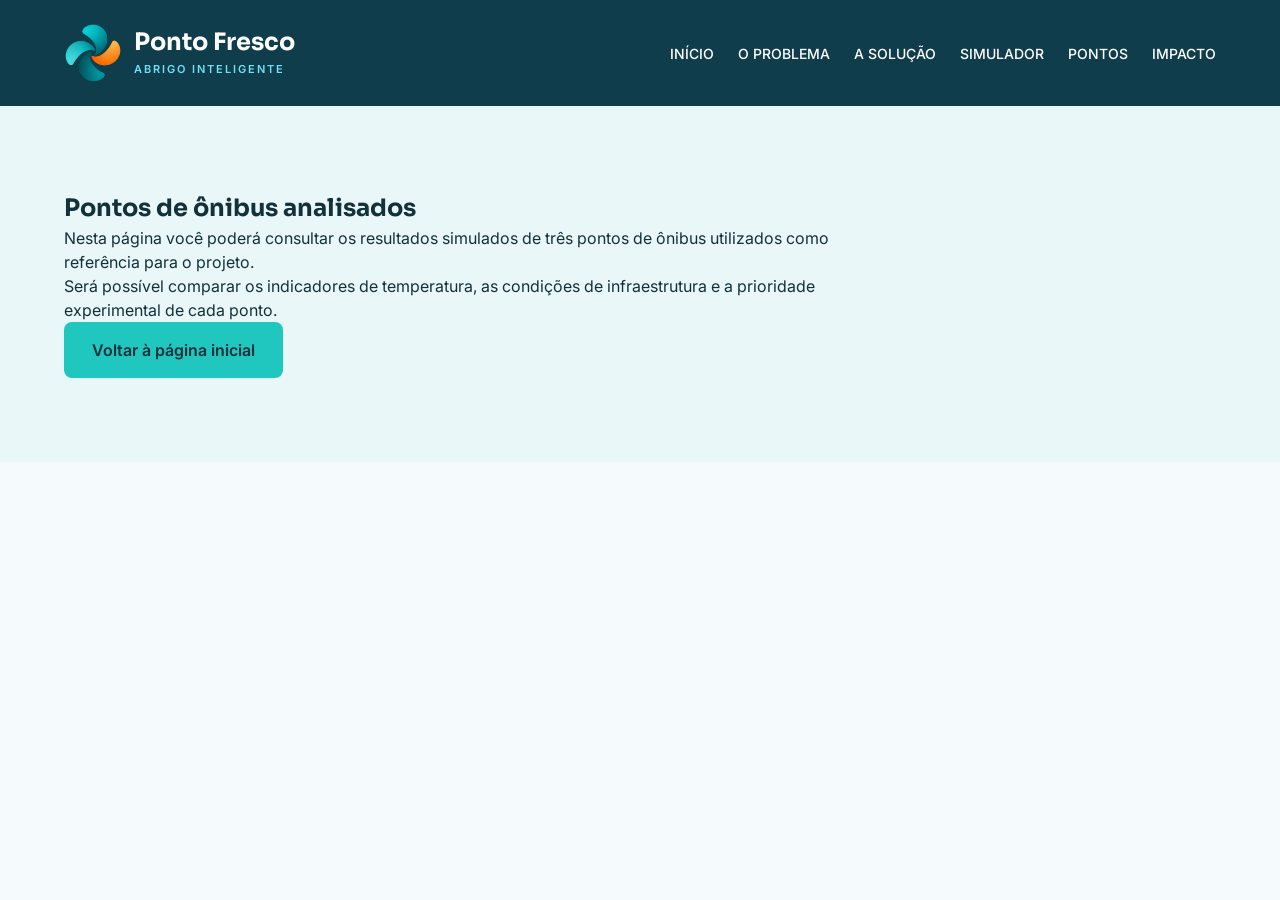
==== frontend-webdev/html/pontos.html @ 0cca3c8b "Adicionada apresentação e pontos.html" ====
<!doctype html>
<html lang="pt-BR">
  <head>
    <meta charset="UTF-8" />
    <meta name="viewport" content="width=device-width, initial-scale=1.0" />
    <title>Pontos Monitorados | Ponto Fresco</title>
    <link rel="preconnect" href="https://fonts.googleapis.com" />
    <link rel="preconnect" href="https://fonts.gstatic.com" crossorigin />
    <link
      href="https://fonts.googleapis.com/css2?family=Inter:wght@400;500;600&family=Sora:wght@600;700&display=swap"
      rel="stylesheet"
    />

    <link rel="stylesheet" href="../css/style.css" />
  </head>
  <body>
    <header>
      <div class="container cabecalho">
        <a href="../index.html" class="marca">
          <img
            src="../assets/images/logo-ponto-fresco.png"
            alt="Símbolo do Ponto Fresco"
            class="logo"
          />

          <div class="marca-textos">
            <strong>Ponto Fresco</strong>
            <span>ABRIGO INTELIGENTE</span>
          </div>
        </a>

        <nav>
          <ul>
            <li><a href="../index.html">INÍCIO</a></li>
            <li><a href="../index.html#problema"> O PROBLEMA </a></li>
            <li><a href="../index.html#solucao"> A SOLUÇÃO </a></li>
            <li><a href="simulador.html">SIMULADOR</a></li>
            <li><a href="pontos.html">PONTOS</a></li>
            <li><a href="../index.html#impacto">IMPACTO</a></li>
          </ul>
        </nav>
      </div>
    </header>

    <main>
      <section>
        <div class="container">
          <h1>Pontos de ônibus analisados</h1>

          <p>
            Nesta página você poderá consultar os resultados simulados de três
            pontos de ônibus utilizados como referência para o projeto.
          </p>

          <p>
            Será possível comparar os indicadores de temperatura, as condições
            de infraestrutura e a prioridade experimental de cada ponto.
          </p>

          <a href="../index.html" class="botao-principal">
            Voltar à página inicial
          </a>
        </div>
      </section>
    </main>
  </body>
</html>
---- frontend-webdev/css/style.css ----
/* CONFIGURAÇÕES GERAIS */

* {
  margin: 0;
  padding: 0;
  box-sizing: border-box;
}

body {
  font-family: "Inter", sans-serif;
  font-size: 16px;
  line-height: 1.5;
  background-color: #f5fbfc;
  color: #12313b;
}

.container {
  max-width: 1200px;
  margin: 0 auto;
  padding: 0 24px;
}

a {
  text-decoration: none;
}

h1,
h2 {
  font-family: "Sora", sans-serif;
  font-weight: 700;
}

/* CABEÇALHO */

header {
  background-color: #0f3d4c;
  color: #ffffff;
}

.cabecalho {
  display: flex;
  align-items: center;
  justify-content: space-between;
  gap: 32px;
  padding-top: 24px;
  padding-bottom: 24px;
}

/* LOGO E IDENTIDADE */

.marca {
  display: flex;
  align-items: center;
  gap: 12px;
  color: #ffffff;
}

.logo {
  width: 58px;
  height: 58px;
  object-fit: contain;
}

.marca-textos {
  display: flex;
  flex-direction: column;
  gap: 4px;
}

.marca-textos strong {
  font-family: "Sora", sans-serif;
  font-size: 24px;
  line-height: 1.2;
}

.marca-textos span {
  font-size: 11px;
  font-weight: 600;
  letter-spacing: 2px;
  color: #72dff2;
}

nav ul {
  display: flex;
  flex-wrap: wrap;
  gap: 24px;
  list-style: none;
}

nav a {
  color: #ffffff;
  font-size: 14px;
  font-weight: 500;
}

nav a:hover {
  color: #72dff2;
}

a:focus-visible {
  outline: 3px solid #72dff2;
  outline-offset: 4px;
}

/* HERO */

.hero {
  background-color: #eaf7f8;
  padding: 50px 0;
}

.hero-conteudo {
  display: grid;
  grid-template-columns: 1fr 1.05fr;
  align-items: center;
  gap: 32px;
}

.hero-texto {
  max-width: 620px;
}

.hero-etiqueta {
  color: #006c68;
  font-size: 13px;
  font-weight: 600;
  letter-spacing: 2px;
  margin-bottom: 20px;
}

.hero h1 {
  color: #0f3d4c;
  font-size: 48px;
  line-height: 1.15;
  margin-bottom: 24px;
}

.hero-descricao {
  color: #536b75;
  font-size: 18px;
  max-width: 560px;
  margin-bottom: 32px;
}

.botao-principal {
  display: inline-block;
  background-color: #20c7be;
  color: #12313b;
  font-weight: 600;
  padding: 16px 28px;
  border-radius: 8px;
}

.botao-principal:hover {
  background-color: #72dff2;
}

.hero-visual {
  position: relative;
  display: flex;
  justify-content: center;
  align-items: center;
  min-height: 460px;
}

.hero-visual img {
  position: relative;
  display: block;
  width: 100%;
  max-width: 640px;
  height: auto;
}

/* SEÇÕES */

main section {
  padding: 84px 0;
}

main section:nth-of-type(odd) {
  background-color: #eaf7f8;
}

section h2 {
  color: #0f3d4c;
  font-size: 32px;
  margin-bottom: 20px;
}

section p {
  max-width: 780px;
}

/* SEÇÃO O PROBLEMA */

.problema {
  background-color: #ffffff;
}

.problema-conteudo {
  display: grid;
  grid-template-columns: 1fr 1fr;
  align-items: center;
  gap: 70px;
}

.problema-etiqueta {
  color: #006c68;
  font-size: 13px;
  font-weight: 600;
  letter-spacing: 2px;
  margin-bottom: 20px;
}

.problema-texto h2 {
  font-family: "Sora", sans-serif;
  font-size: 36px;
  line-height: 1.3;
  color: #0f3d4c;
  margin-bottom: 28px;
}

.problema-texto p {
  color: #536b75;
  margin-bottom: 18px;
}

.problema-cards {
  display: flex;
  flex-direction: column;
  gap: 16px;
}

.problema-card {
  background-color: #f5fbfc;
  border: 1px solid #d6e8eb;
  border-left: 4px solid #ff9b54;
  border-radius: 10px;
  padding: 24px;
}

.problema-card span {
  color: #924300;
  font-size: 13px;
  font-weight: 600;
}

.problema-card h3 {
  font-family: "Sora", sans-serif;
  font-size: 19px;
  color: #0f3d4c;
  margin: 8px 0;
}

.problema-card p {
  color: #536b75;
  font-size: 14px;
  line-height: 1.6;
}

/* SEÇÃO O ABRIGO INTELIGENTE */

#solucao {
  background-color: #eaf7f8;
  padding: 56px 0;
}

.solucao-introducao {
  max-width: 800px;
  margin: 0 auto 32px;
  text-align: center;
}

.solucao-etiqueta {
  color: #006c68;
  font-size: 13px;
  font-weight: 600;
  letter-spacing: 2px;
  margin-bottom: 20px;
}

.solucao-introducao h2 {
  font-size: 36px;
  line-height: 1.3;
  margin-bottom: 20px;
}

.solucao-introducao p {
  color: #536b75;
  margin: 0 auto;
}

.solucao-etapas {
  display: grid;
  grid-template-columns: repeat(4, 1fr);
  gap: 20px;
}

.solucao-card {
  background-color: #ffffff;
  border: 1px solid #d6e8eb;
  border-radius: 12px;
  padding: 28px 24px;
}

.solucao-card span {
  display: inline-block;
  color: #006c68;
  font-size: 15px;
  font-weight: 600;
  margin-bottom: 24px;
}

.solucao-card h3 {
  font-family: "Sora", sans-serif;
  font-size: 18px;
  color: #0f3d4c;
  margin-bottom: 14px;
}

.solucao-card p {
  color: #536b75;
  font-size: 14px;
  line-height: 1.6;
}

/* SEÇÃO SIMULADOR */

#simulador {
  background-color: #ffffff;
  padding: 64px 0;
}

.simulador-conteudo {
  display: grid;
  grid-template-columns: 1.1fr 0.9fr;
  align-items: center;
  gap: 64px;
}

.simulador-etiqueta {
  color: #006c68;
  font-size: 13px;
  font-weight: 600;
  letter-spacing: 2px;
  margin-bottom: 20px;
}

.simulador-texto h2 {
  font-size: 36px;
  line-height: 1.3;
  margin-bottom: 24px;
}

.simulador-descricao {
  color: #536b75;
  margin-bottom: 32px;
}

.simulador-previa {
  background-color: #f5fbfc;
  border: 1px solid #d6e8eb;
  border-radius: 12px;
  padding: 28px;
}

.simulador-previa-titulo {
  color: #536b75;
  font-size: 13px;
  font-weight: 600;
  letter-spacing: 1px;
  margin-bottom: 24px;
}

.simulador-linha {
  display: flex;
  align-items: center;
  justify-content: space-between;
  gap: 20px;
  padding: 16px 0;
  border-bottom: 1px solid #d6e8eb;
}

.simulador-linha span {
  color: #536b75;
}

.simulador-linha strong {
  color: #12313b;
  font-weight: 600;
}

.simulador-aviso {
  color: #536b75;
  font-size: 13px;
  margin-top: 24px;
}

/* SEÇÃO COMPARADOR DE PONTOS */

#comparador {
  background-color: #eaf7f8;
  padding: 64px 0;
}

.pontos-conteudo {
  display: grid;
  grid-template-columns: 1fr 1fr;
  align-items: center;
  gap: 64px;
}

.pontos-etiqueta {
  color: #006c68;
  font-size: 13px;
  font-weight: 600;
  letter-spacing: 2px;
  margin-bottom: 20px;
}

.pontos-texto h2 {
  font-size: 36px;
  line-height: 1.3;
  margin-bottom: 24px;
}

.pontos-descricao {
  color: #536b75;
  margin-bottom: 20px;
}

.pontos-texto .botao-principal {
  margin-top: 12px;
}

.pontos-previa {
  background-color: #ffffff;
  border: 1px solid #d6e8eb;
  border-radius: 12px;
  padding: 28px;
}

.pontos-previa-titulo {
  color: #536b75;
  font-size: 13px;
  font-weight: 600;
  letter-spacing: 1px;
  margin-bottom: 20px;
}

.ponto-linha {
  display: flex;
  align-items: center;
  gap: 16px;
  padding: 16px 0;
}

.ponto-linha + .ponto-linha {
  border-top: 1px solid #d6e8eb;
}

.ponto-letra {
  display: flex;
  align-items: center;
  justify-content: center;
  width: 42px;
  height: 42px;
  background-color: #eaf7f8;
  color: #0f3d4c;
  border-radius: 8px;
  font-weight: 600;
}

.ponto-detalhe {
  display: flex;
  flex-direction: column;
  gap: 4px;
}

.ponto-detalhe strong {
  color: #12313b;
}

.ponto-detalhe span {
  color: #536b75;
  font-size: 14px;
}

.pontos-aviso {
  color: #536b75;
  font-size: 13px;
  margin-top: 20px;
}

/* RODAPÉ */

footer {
  background-color: #0f3d4c;
  color: #ffffff;
  padding: 32px 0;
}

footer p {
  font-size: 14px;
  margin-bottom: 8px;
}

/* TELAS MENORES */

@media (max-width: 768px) {
  .cabecalho {
    flex-direction: column;
    align-items: flex-start;
    gap: 20px;
  }

  nav ul {
    gap: 12px 20px;
  }

  .hero {
    padding: 60px 0;
  }

  .hero-conteudo {
    grid-template-columns: 1fr;
    gap: 30px;
  }

  .hero-texto {
    max-width: 100%;
  }

  .hero h1 {
    font-size: 36px;
  }

  .hero-descricao {
    font-size: 16px;
  }

  .hero-visual {
    min-height: auto;
  }

  main section {
    padding: 64px 0;
  }

  section h2 {
    font-size: 28px;
  }

  .problema-conteudo {
    grid-template-columns: 1fr;
    gap: 32px;
  }

  .problema-texto h2 {
    font-size: 28px;
  }

  .problema-card {
    padding: 20px;
  }

  #solucao {
    padding: 48px 0;
  }

  .solucao-introducao h2 {
    font-size: 28px;
  }

  .solucao-etapas {
    grid-template-columns: 1fr;
  }

  .solucao-card {
    padding: 24px;
  }

  #simulador {
    padding: 48px 0;
  }

  .simulador-conteudo {
    grid-template-columns: 1fr;
    gap: 32px;
  }

  .simulador-texto h2 {
    font-size: 28px;
  }

  .simulador-previa {
    padding: 24px;
  }

  #comparador {
    padding: 48px 0;
  }

  .pontos-conteudo {
    grid-template-columns: 1fr;
    gap: 32px;
  }

  .pontos-texto h2 {
    font-size: 28px;
  }

  .pontos-previa {
    padding: 24px;
  }
}

/* TABLETS */

@media (max-width: 1024px) {
  .solucao-etapas {
    grid-template-columns: repeat(2, 1fr);
  }
}
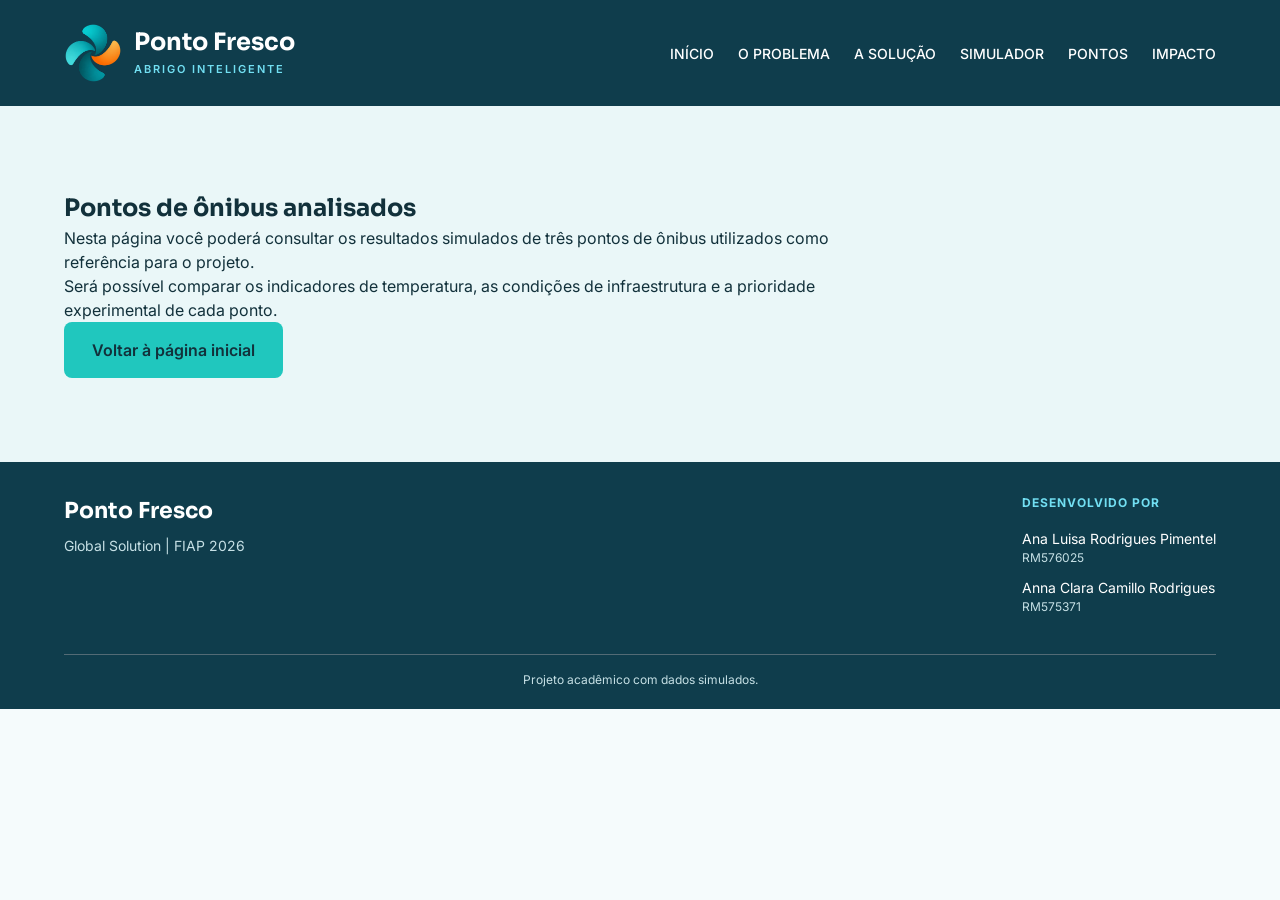
==== commit 64661f1e: "Padronização do rodapé com nomes e RMs das integrantes" ====
--- a/frontend-webdev/html/pontos.html
+++ b/frontend-webdev/html/pontos.html
@@ -36,7 +36,7 @@
             <li><a href="../index.html#solucao"> A SOLUÇÃO </a></li>
             <li><a href="simulador.html">SIMULADOR</a></li>
             <li><a href="pontos.html">PONTOS</a></li>
-            <li><a href="../index.html#impacto">IMPACTO</a></li>
+            <li><a href="resultados.html">IMPACTO</a></li>
           </ul>
         </nav>
       </div>
@@ -63,5 +63,34 @@
         </div>
       </section>
     </main>
+
+    <footer>
+      <div class="container">
+        <div class="rodape-conteudo">
+          <div class="rodape-projeto">
+            <h3>Ponto Fresco</h3>
+            <p>Global Solution | FIAP 2026</p>
+          </div>
+
+          <div class="rodape-integrantes">
+            <h3>DESENVOLVIDO POR</h3>
+
+            <p>
+              Ana Luisa Rodrigues Pimentel
+              <span>RM576025</span>
+            </p>
+
+            <p>
+              Anna Clara Camillo Rodrigues
+              <span>RM575371</span>
+            </p>
+          </div>
+        </div>
+
+        <div class="rodape-final">
+          <p>Projeto acadêmico com dados simulados.</p>
+        </div>
+      </div>
+    </footer>
   </body>
 </html>
--- a/frontend-webdev/css/style.css
+++ b/frontend-webdev/css/style.css
@@ -492,17 +492,140 @@
   margin-top: 20px;
 }
 
+/* SEÇÃO IMPACTO E RESULTADOS */
+
+#impacto {
+  background-color: #f5fbfc;
+  padding: 64px 0;
+}
+
+.impacto-conteudo {
+  display: grid;
+  grid-template-columns: 1fr 1fr;
+  align-items: center;
+  gap: 64px;
+}
+
+.impacto-etiqueta {
+  color: #006c68;
+  font-size: 13px;
+  font-weight: 600;
+  letter-spacing: 2px;
+  margin-bottom: 20px;
+}
+
+.impacto-texto h2 {
+  font-size: 36px;
+  line-height: 1.3;
+  margin-bottom: 24px;
+}
+
+.impacto-descricao {
+  color: #536b75;
+  margin-bottom: 20px;
+}
+
+.impacto-texto .botao-principal {
+  margin-top: 12px;
+}
+
+.impacto-indicador {
+  background-color: #ffffff;
+  border: 1px solid #d6e8eb;
+  border-radius: 12px;
+  padding: 36px;
+}
+
+.impacto-indicador-titulo {
+  color: #536b75;
+  font-size: 13px;
+  font-weight: 600;
+  letter-spacing: 1px;
+  margin-bottom: 24px;
+}
+
+.impacto-numero {
+  display: block;
+  font-family: "Sora", sans-serif;
+  font-size: 64px;
+  color: #006c68;
+  line-height: 1.2;
+  margin-bottom: 20px;
+}
+
+.impacto-indicador h3 {
+  font-family: "Sora", sans-serif;
+  font-size: 19px;
+  color: #12313b;
+  margin-bottom: 16px;
+}
+
+.impacto-indicador p {
+  color: #536b75;
+  line-height: 1.6;
+}
+
+.impacto-indicador .impacto-aviso {
+  border-top: 1px solid #d6e8eb;
+  padding-top: 20px;
+  margin-top: 24px;
+  font-size: 13px;
+}
+
 /* RODAPÉ */
 
 footer {
   background-color: #0f3d4c;
   color: #ffffff;
-  padding: 32px 0;
-}
-
-footer p {
+  padding: 32px 0 20px;
+}
+
+.rodape-conteudo {
+  display: flex;
+  justify-content: space-between;
+  gap: 40px;
+  padding-bottom: 28px;
+}
+
+.rodape-projeto h3 {
+  font-family: "Sora", sans-serif;
+  font-size: 22px;
+  margin-bottom: 8px;
+}
+
+.rodape-projeto p {
+  color: #c6e0e5;
   font-size: 14px;
-  margin-bottom: 8px;
+}
+
+.rodape-integrantes h3 {
+  font-family: "Inter", sans-serif;
+  color: #72dff2;
+  font-size: 12px;
+  letter-spacing: 1px;
+  margin-bottom: 16px;
+}
+
+.rodape-integrantes p {
+  font-size: 14px;
+  margin-bottom: 10px;
+}
+
+.rodape-integrantes span {
+  display: block;
+  color: #c6e0e5;
+  font-size: 12px;
+}
+
+.rodape-final {
+  border-top: 1px solid #536b75;
+  padding-top: 16px;
+  text-align: center;
+}
+
+.rodape-final p {
+  color: #c6e0e5;
+  font-size: 12px;
 }
 
 /* TELAS MENORES */
@@ -613,6 +736,36 @@
   .pontos-previa {
     padding: 24px;
   }
+
+  #impacto {
+    padding: 48px 0;
+  }
+
+  .impacto-conteudo {
+    grid-template-columns: 1fr;
+    gap: 32px;
+  }
+
+  .impacto-texto h2 {
+    font-size: 28px;
+  }
+
+  .impacto-indicador {
+    padding: 24px;
+  }
+
+  .impacto-numero {
+    font-size: 48px;
+  }
+
+  .rodape-conteudo {
+    flex-direction: column;
+    gap: 24px;
+  }
+
+  .rodape-integrantes p {
+    margin-bottom: 12px;
+  }
 }
 
 /* TABLETS */
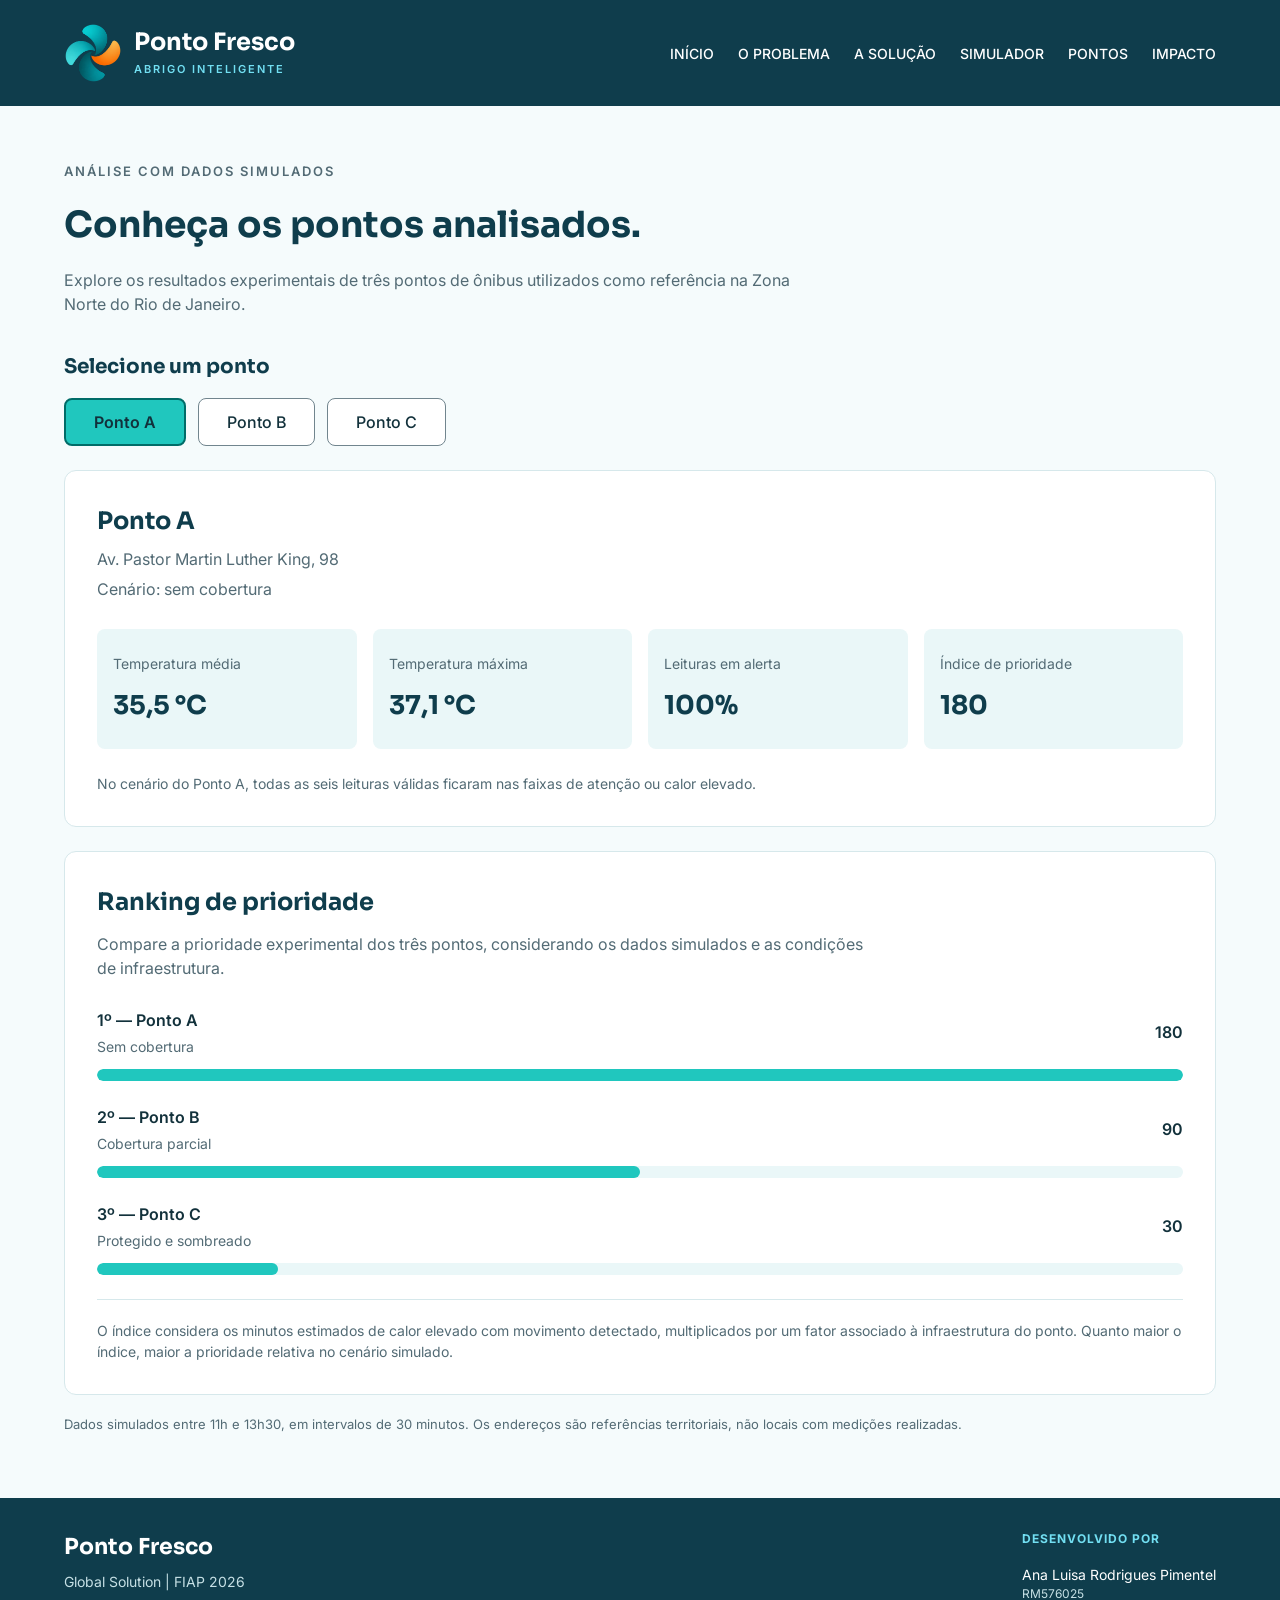
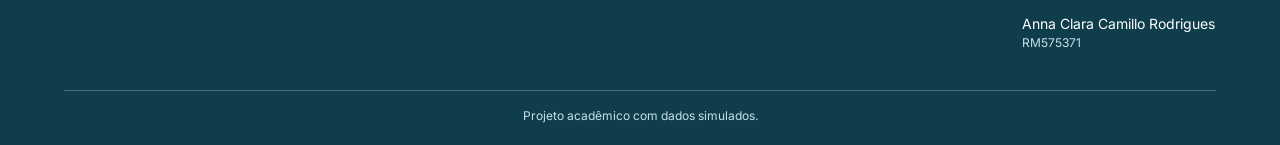
==== commit 4f6b4f6f: "Implementação da seleção e comparação dos pontos analisados" ====
--- a/frontend-webdev/html/pontos.html
+++ b/frontend-webdev/html/pontos.html
@@ -3,7 +3,7 @@
   <head>
     <meta charset="UTF-8" />
     <meta name="viewport" content="width=device-width, initial-scale=1.0" />
-    <title>Pontos Monitorados | Ponto Fresco</title>
+    <title>Pontos analisados | Ponto Fresco</title>
     <link rel="preconnect" href="https://fonts.googleapis.com" />
     <link rel="preconnect" href="https://fonts.gstatic.com" crossorigin />
     <link
@@ -43,23 +43,171 @@
     </header>
 
     <main>
-      <section>
+      <section class="pagina-pontos">
         <div class="container">
-          <h1>Pontos de ônibus analisados</h1>
-
-          <p>
-            Nesta página você poderá consultar os resultados simulados de três
-            pontos de ônibus utilizados como referência para o projeto.
+          <!-- INTRODUÇÃO -->
+
+          <div class="analise-introducao">
+            <p class="analise-etiqueta">ANÁLISE COM DADOS SIMULADOS</p>
+
+            <h1>Conheça os pontos analisados.</h1>
+
+            <p>
+              Explore os resultados experimentais de três pontos de ônibus
+              utilizados como referência na Zona Norte do Rio de Janeiro.
+            </p>
+          </div>
+
+          <!-- SELEÇÃO DOS PONTOS -->
+
+          <div class="seletor-pontos">
+            <h2>Selecione um ponto</h2>
+
+            <div
+              class="botoes-pontos"
+              role="group"
+              aria-label="Selecionar ponto de ônibus"
+            >
+              <button
+                type="button"
+                class="botao-ponto ativo"
+                value="A"
+                aria-pressed="true"
+              >
+                Ponto A
+              </button>
+
+              <button
+                type="button"
+                class="botao-ponto"
+                value="B"
+                aria-pressed="false"
+              >
+                Ponto B
+              </button>
+
+              <button
+                type="button"
+                class="botao-ponto"
+                value="C"
+                aria-pressed="false"
+              >
+                Ponto C
+              </button>
+            </div>
+          </div>
+
+          <!-- RESULTADOS DO PONTO -->
+
+          <article class="painel-ponto">
+            <div class="painel-ponto-cabecalho">
+              <h2 id="ponto-nome">Ponto A</h2>
+
+              <p id="ponto-endereco">Av. Pastor Martin Luther King, 98</p>
+
+              <p id="ponto-cobertura">Cenário: sem cobertura</p>
+            </div>
+
+            <div class="indicadores-ponto">
+              <div class="indicador-ponto">
+                <span>Temperatura média</span>
+                <strong id="ponto-media"> 35,5 °C </strong>
+              </div>
+
+              <div class="indicador-ponto">
+                <span>Temperatura máxima</span>
+                <strong id="ponto-maxima"> 37,1 °C </strong>
+              </div>
+
+              <div class="indicador-ponto">
+                <span>Leituras em alerta</span>
+                <strong id="ponto-alertas"> 100% </strong>
+              </div>
+
+              <div class="indicador-ponto">
+                <span>Índice de prioridade</span>
+                <strong id="ponto-prioridade"> 180 </strong>
+              </div>
+            </div>
+
+            <p class="ponto-observacao" id="ponto-observacao">
+              No cenário do Ponto A, todas as seis leituras válidas ficaram nas
+              faixas de atenção ou calor elevado.
+            </p>
+          </article>
+
+          <!-- RANKING DE PRIORIDADE -->
+
+          <div class="ranking-pontos">
+            <div class="ranking-introducao">
+              <h2>Ranking de prioridade</h2>
+
+              <p>
+                Compare a prioridade experimental dos três pontos, considerando
+                os dados simulados e as condições de infraestrutura.
+              </p>
+            </div>
+
+            <ol class="ranking-lista">
+              <li class="ranking-item">
+                <div class="ranking-topo">
+                  <div>
+                    <strong>1º — Ponto A</strong>
+                    <span>Sem cobertura</span>
+                  </div>
+
+                  <strong>180</strong>
+                </div>
+
+                <div class="ranking-trilha">
+                  <div class="ranking-barra ranking-a"></div>
+                </div>
+              </li>
+
+              <li class="ranking-item">
+                <div class="ranking-topo">
+                  <div>
+                    <strong>2º — Ponto B</strong>
+                    <span>Cobertura parcial</span>
+                  </div>
+
+                  <strong>90</strong>
+                </div>
+
+                <div class="ranking-trilha">
+                  <div class="ranking-barra ranking-b"></div>
+                </div>
+              </li>
+
+              <li class="ranking-item">
+                <div class="ranking-topo">
+                  <div>
+                    <strong>3º — Ponto C</strong>
+                    <span>Protegido e sombreado</span>
+                  </div>
+
+                  <strong>30</strong>
+                </div>
+
+                <div class="ranking-trilha">
+                  <div class="ranking-barra ranking-c"></div>
+                </div>
+              </li>
+            </ol>
+
+            <p class="ranking-explicacao">
+              O índice considera os minutos estimados de calor elevado com
+              movimento detectado, multiplicados por um fator associado à
+              infraestrutura do ponto. Quanto maior o índice, maior a prioridade
+              relativa no cenário simulado.
+            </p>
+          </div>
+
+          <p class="analise-aviso">
+            Dados simulados entre 11h e 13h30, em intervalos de 30 minutos. Os
+            endereços são referências territoriais, não locais com medições
+            realizadas.
           </p>
-
-          <p>
-            Será possível comparar os indicadores de temperatura, as condições
-            de infraestrutura e a prioridade experimental de cada ponto.
-          </p>
-
-          <a href="../index.html" class="botao-principal">
-            Voltar à página inicial
-          </a>
         </div>
       </section>
     </main>
@@ -92,5 +240,7 @@
         </div>
       </div>
     </footer>
+
+    <script src="../js/pontos.js"></script>
   </body>
 </html>
--- a/frontend-webdev/css/style.css
+++ b/frontend-webdev/css/style.css
@@ -98,8 +98,12 @@
 }
 
 a:focus-visible {
-  outline: 3px solid #72dff2;
+  outline: 3px solid #006c68;
   outline-offset: 4px;
+}
+
+header a:focus-visible {
+  outline-color: #72dff2;
 }
 
 /* HERO */
@@ -572,6 +576,527 @@
   font-size: 13px;
 }
 
+/* PÁGINA DO SIMULADOR */
+
+main section.pagina-simulador {
+  background-color: #f5fbfc;
+  padding: 56px 0 64px;
+}
+
+.simulador-introducao {
+  margin-bottom: 36px;
+}
+
+.simulador-pagina-etiqueta {
+  color: #006c68;
+  font-size: 13px;
+  font-weight: 600;
+  letter-spacing: 2px;
+  margin-bottom: 16px;
+}
+
+.simulador-introducao h1 {
+  color: #0f3d4c;
+  font-size: 36px;
+  line-height: 1.3;
+  margin-bottom: 16px;
+}
+
+.simulador-introducao p {
+  color: #536b75;
+  max-width: 750px;
+}
+
+/* ORGANIZAÇÃO DOS PAINÉIS */
+
+.simulador-layout {
+  display: grid;
+  grid-template-columns: 1fr 1fr;
+  gap: 28px;
+  align-items: stretch;
+}
+
+.simulador-painel {
+  background-color: #ffffff;
+  border: 1px solid #d6e8eb;
+  border-radius: 12px;
+  padding: 32px;
+}
+
+.simulador-painel h2 {
+  font-size: 22px;
+  color: #0f3d4c;
+  margin-bottom: 28px;
+}
+
+/* CAMPOS DO FORMULÁRIO */
+
+.campo-simulador {
+  margin-bottom: 24px;
+}
+
+.campo-simulador label {
+  display: block;
+  color: #12313b;
+  font-weight: 500;
+  margin-bottom: 8px;
+}
+
+.campo-simulador input {
+  width: 100%;
+  padding: 14px;
+  border: 1px solid #71858e;
+  border-radius: 8px;
+  background-color: #ffffff;
+  color: #12313b;
+  font-family: "Inter", sans-serif;
+  font-size: 16px;
+}
+
+.campo-simulador input:focus-visible {
+  outline: 3px solid #006c68;
+  outline-offset: 2px;
+}
+
+.simulador-botao {
+  width: 100%;
+  border: none;
+  font-family: "Inter", sans-serif;
+  font-size: 16px;
+  cursor: pointer;
+  text-align: center;
+}
+
+.simulador-erro {
+  color: #a92e2c;
+  font-size: 14px;
+  margin-top: 16px;
+}
+
+/* CAMPOS COM ERRO */
+
+.campo-simulador input[type="number"].campo-erro {
+  border: 2px solid #a92e2c;
+  background-color: #fff7f6;
+}
+
+.grupo-movimento.campo-erro legend {
+  color: #a92e2c;
+}
+
+.grupo-movimento.campo-erro .opcao-movimento span {
+  border: 2px solid #a92e2c;
+}
+
+/* OPÇÕES DE MOVIMENTO */
+
+.grupo-movimento {
+  border: none;
+  padding: 0;
+  margin: 0;
+}
+
+.grupo-movimento legend {
+  color: #12313b;
+  font-weight: 500;
+  margin-bottom: 12px;
+}
+
+.opcoes-movimento {
+  display: flex;
+  gap: 12px;
+}
+
+.campo-simulador .opcao-movimento {
+  position: relative;
+  cursor: pointer;
+  margin-bottom: 0;
+}
+
+/* Mantém o radio acessível ao teclado */
+.opcao-movimento input[type="radio"] {
+  position: absolute;
+  opacity: 0;
+  width: 1px;
+  height: 1px;
+}
+
+/* Aparência dos botões */
+.opcao-movimento span {
+  display: flex;
+  align-items: center;
+  justify-content: center;
+  width: 120px;
+  padding: 12px 20px;
+  background-color: #ffffff;
+  color: #12313b;
+  border: 1px solid #71858e;
+  border-radius: 8px;
+  font-weight: 500;
+}
+
+/* Ao selecionar uma opção */
+.opcao-movimento input:checked + span {
+  background-color: #20c7be;
+  color: #12313b;
+  border: 2px solid #006c68;
+  font-weight: 600;
+}
+
+/* Ao passar o mouse */
+.opcao-movimento:hover span {
+  background-color: #eaf7f8;
+}
+
+.opcao-movimento input:checked + span:hover {
+  background-color: #20c7be;
+}
+
+/* Foco ao navegar com o teclado */
+.opcao-movimento input:focus-visible + span {
+  outline: 3px solid #006c68;
+  outline-offset: 3px;
+}
+
+/* RESULTADOS */
+
+.simulador-status {
+  background-color: #eaf7f8;
+  border-radius: 8px;
+  padding: 20px;
+  margin-bottom: 16px;
+}
+
+.simulador-status span {
+  display: block;
+  color: #536b75;
+  font-size: 12px;
+  font-weight: 600;
+  margin-bottom: 8px;
+}
+
+.simulador-status strong {
+  color: #12313b;
+  font-size: 18px;
+}
+
+/* RESULTADOS */
+
+.simulador-status {
+  background-color: #eaf7f8;
+  border-radius: 8px;
+  padding: 20px;
+  margin-bottom: 16px;
+}
+
+.simulador-status span {
+  display: block;
+  color: #536b75;
+  font-size: 12px;
+  font-weight: 600;
+  margin-bottom: 8px;
+}
+
+.simulador-status strong {
+  color: #12313b;
+  font-size: 18px;
+}
+
+/* ESTADOS VISUAIS DO SIMULADOR */
+
+.simulador-status.status-normal {
+  background-color: #e7f5f2;
+  border-left: 4px solid #006c68;
+}
+
+.simulador-status.status-normal strong {
+  color: #006c68;
+}
+
+.simulador-status.status-atencao {
+  background-color: #fff1de;
+  border-left: 4px solid #924300;
+}
+
+.simulador-status.status-atencao strong {
+  color: #924300;
+}
+
+.simulador-status.status-calor {
+  background-color: #fce9e8;
+  border-left: 4px solid #a92e2c;
+}
+
+.simulador-status.status-calor strong {
+  color: #a92e2c;
+}
+
+.simulador-status.status-sem-movimento {
+  background-color: #eaf7f8;
+  border-left: 4px solid #536b75;
+}
+
+.simulador-status.status-sem-movimento strong {
+  color: #12313b;
+}
+
+.simulador-dado {
+  display: flex;
+  justify-content: space-between;
+  gap: 16px;
+  padding: 15px 0;
+  border-bottom: 1px solid #d6e8eb;
+}
+
+.simulador-dado span {
+  color: #536b75;
+}
+
+.simulador-dado strong {
+  color: #12313b;
+  text-align: right;
+}
+
+/* INFORMAÇÕES ADICIONAIS */
+
+.simulador-observacao {
+  color: #536b75;
+  font-size: 14px;
+  max-width: none;
+  margin-top: 24px;
+}
+
+/* PÁGINA PONTOS ANALISADOS */
+
+main section.pagina-pontos {
+  background-color: #f5fbfc;
+  padding: 56px 0 64px;
+}
+
+/* INTRODUÇÃO */
+
+.analise-introducao {
+  margin-bottom: 36px;
+}
+
+.analise-etiqueta {
+  color: #006c68;
+  font-size: 13px;
+  font-weight: 600;
+  letter-spacing: 2px;
+  margin-bottom: 16px;
+}
+
+.analise-introducao h1 {
+  font-size: 36px;
+  font-family: "Sora", sans-serif;
+  color: #0f3d4c;
+  margin-bottom: 16px;
+}
+
+.analise-introducao p {
+  color: #536b75;
+  max-width: 750px;
+}
+
+/* SELEÇÃO DOS PONTOS */
+
+.seletor-pontos {
+  margin-bottom: 24px;
+}
+
+.seletor-pontos h2 {
+  font-size: 20px;
+  margin-bottom: 16px;
+}
+
+.botoes-pontos {
+  display: flex;
+  flex-wrap: wrap;
+  gap: 12px;
+}
+
+.botao-ponto {
+  padding: 12px 28px;
+  border: 1px solid #71858e;
+  border-radius: 8px;
+  background-color: #ffffff;
+  color: #12313b;
+  font-family: "Inter", sans-serif;
+  font-size: 16px;
+  font-weight: 500;
+  cursor: pointer;
+}
+
+.botao-ponto:hover {
+  background-color: #eaf7f8;
+}
+
+.botao-ponto.ativo,
+.botao-ponto.ativo:hover {
+  background-color: #20c7be;
+  border: 2px solid #006c68;
+  font-weight: 600;
+}
+
+.botao-ponto:focus-visible {
+  outline: 3px solid #006c68;
+  outline-offset: 3px;
+}
+
+/* PAINEL DO PONTO */
+
+.painel-ponto {
+  background-color: #ffffff;
+  border: 1px solid #d6e8eb;
+  border-radius: 12px;
+  padding: 32px;
+}
+
+.painel-ponto-cabecalho {
+  margin-bottom: 28px;
+}
+
+.painel-ponto-cabecalho h2 {
+  font-size: 24px;
+  margin-bottom: 8px;
+}
+
+.painel-ponto-cabecalho p {
+  color: #536b75;
+  margin-bottom: 6px;
+}
+
+/* INDICADORES */
+
+.indicadores-ponto {
+  display: grid;
+  grid-template-columns: repeat(4, 1fr);
+  gap: 16px;
+}
+
+.indicador-ponto {
+  background-color: #eaf7f8;
+  border-radius: 8px;
+  padding: 24px 16px;
+}
+
+.indicador-ponto span {
+  display: block;
+  color: #536b75;
+  font-size: 14px;
+  margin-bottom: 12px;
+}
+
+.indicador-ponto strong {
+  display: block;
+  color: #0f3d4c;
+  font-family: "Sora", sans-serif;
+  font-size: 26px;
+}
+
+/* OBSERVAÇÕES */
+
+.ponto-observacao {
+  color: #536b75;
+  font-size: 14px;
+  margin-top: 24px;
+  max-width: none;
+}
+
+.analise-aviso {
+  color: #536b75;
+  font-size: 13px;
+  margin-top: 20px;
+  max-width: none;
+}
+
+/* RANKING DE PRIORIDADE */
+
+.ranking-pontos {
+  background-color: #ffffff;
+  border: 1px solid #d6e8eb;
+  border-radius: 12px;
+  padding: 32px;
+  margin-top: 24px;
+}
+
+.ranking-introducao {
+  margin-bottom: 28px;
+}
+
+.ranking-introducao h2 {
+  font-size: 24px;
+  margin-bottom: 12px;
+}
+
+.ranking-introducao p {
+  color: #536b75;
+}
+
+.ranking-lista {
+  list-style: none;
+}
+
+.ranking-item {
+  margin-bottom: 24px;
+}
+
+.ranking-topo {
+  display: flex;
+  justify-content: space-between;
+  align-items: center;
+  gap: 16px;
+  margin-bottom: 12px;
+}
+
+.ranking-topo strong {
+  color: #12313b;
+  font-weight: 600;
+}
+
+.ranking-topo span {
+  display: block;
+  color: #536b75;
+  font-size: 14px;
+  margin-top: 4px;
+}
+
+.ranking-trilha {
+  width: 100%;
+  height: 12px;
+  background-color: #eaf7f8;
+  border-radius: 20px;
+  overflow: hidden;
+}
+
+.ranking-barra {
+  height: 100%;
+  background-color: #20c7be;
+  border-radius: 20px;
+}
+
+.ranking-a {
+  width: 100%;
+}
+
+.ranking-b {
+  width: 50%;
+}
+
+.ranking-c {
+  width: 16.67%;
+}
+
+.ranking-explicacao {
+  color: #536b75;
+  font-size: 14px;
+  border-top: 1px solid #d6e8eb;
+  padding-top: 20px;
+  margin-top: 8px;
+  max-width: none;
+}
+
 /* RODAPÉ */
 
 footer {
@@ -628,6 +1153,14 @@
   font-size: 12px;
 }
 
+/* TABLETS */
+
+@media (max-width: 1024px) {
+  .solucao-etapas {
+    grid-template-columns: repeat(2, 1fr);
+  }
+}
+
 /* TELAS MENORES */
 
 @media (max-width: 768px) {
@@ -768,10 +1301,65 @@
   }
 }
 
-/* TABLETS */
+/* PÁGINA SIMULADOR EM TELAS MENORES */
+
+@media (max-width: 768px) {
+  main section.pagina-simulador {
+    padding: 48px 0;
+  }
+
+  .simulador-introducao h1 {
+    font-size: 28px;
+  }
+
+  .simulador-layout {
+    grid-template-columns: 1fr;
+    gap: 20px;
+  }
+
+  .simulador-painel {
+    padding: 24px;
+  }
+
+  .simulador-painel h2 {
+    font-size: 20px;
+  }
+}
+
+/* PONTOS ANALISADOS EM TELAS MENORES */
 
 @media (max-width: 1024px) {
-  .solucao-etapas {
+  .indicadores-ponto {
     grid-template-columns: repeat(2, 1fr);
   }
 }
+
+@media (max-width: 768px) {
+  main section.pagina-pontos {
+    padding: 48px 0;
+  }
+
+  .analise-introducao h1 {
+    font-size: 28px;
+  }
+
+  .painel-ponto {
+    padding: 24px;
+  }
+
+  .indicadores-ponto {
+    grid-template-columns: 1fr;
+  }
+
+  .botao-ponto {
+    padding: 12px 20px;
+  }
+
+  .ranking-pontos {
+    padding: 24px;
+  }
+
+  .ranking-introducao h2 {
+    font-size: 22px;
+  }
+}
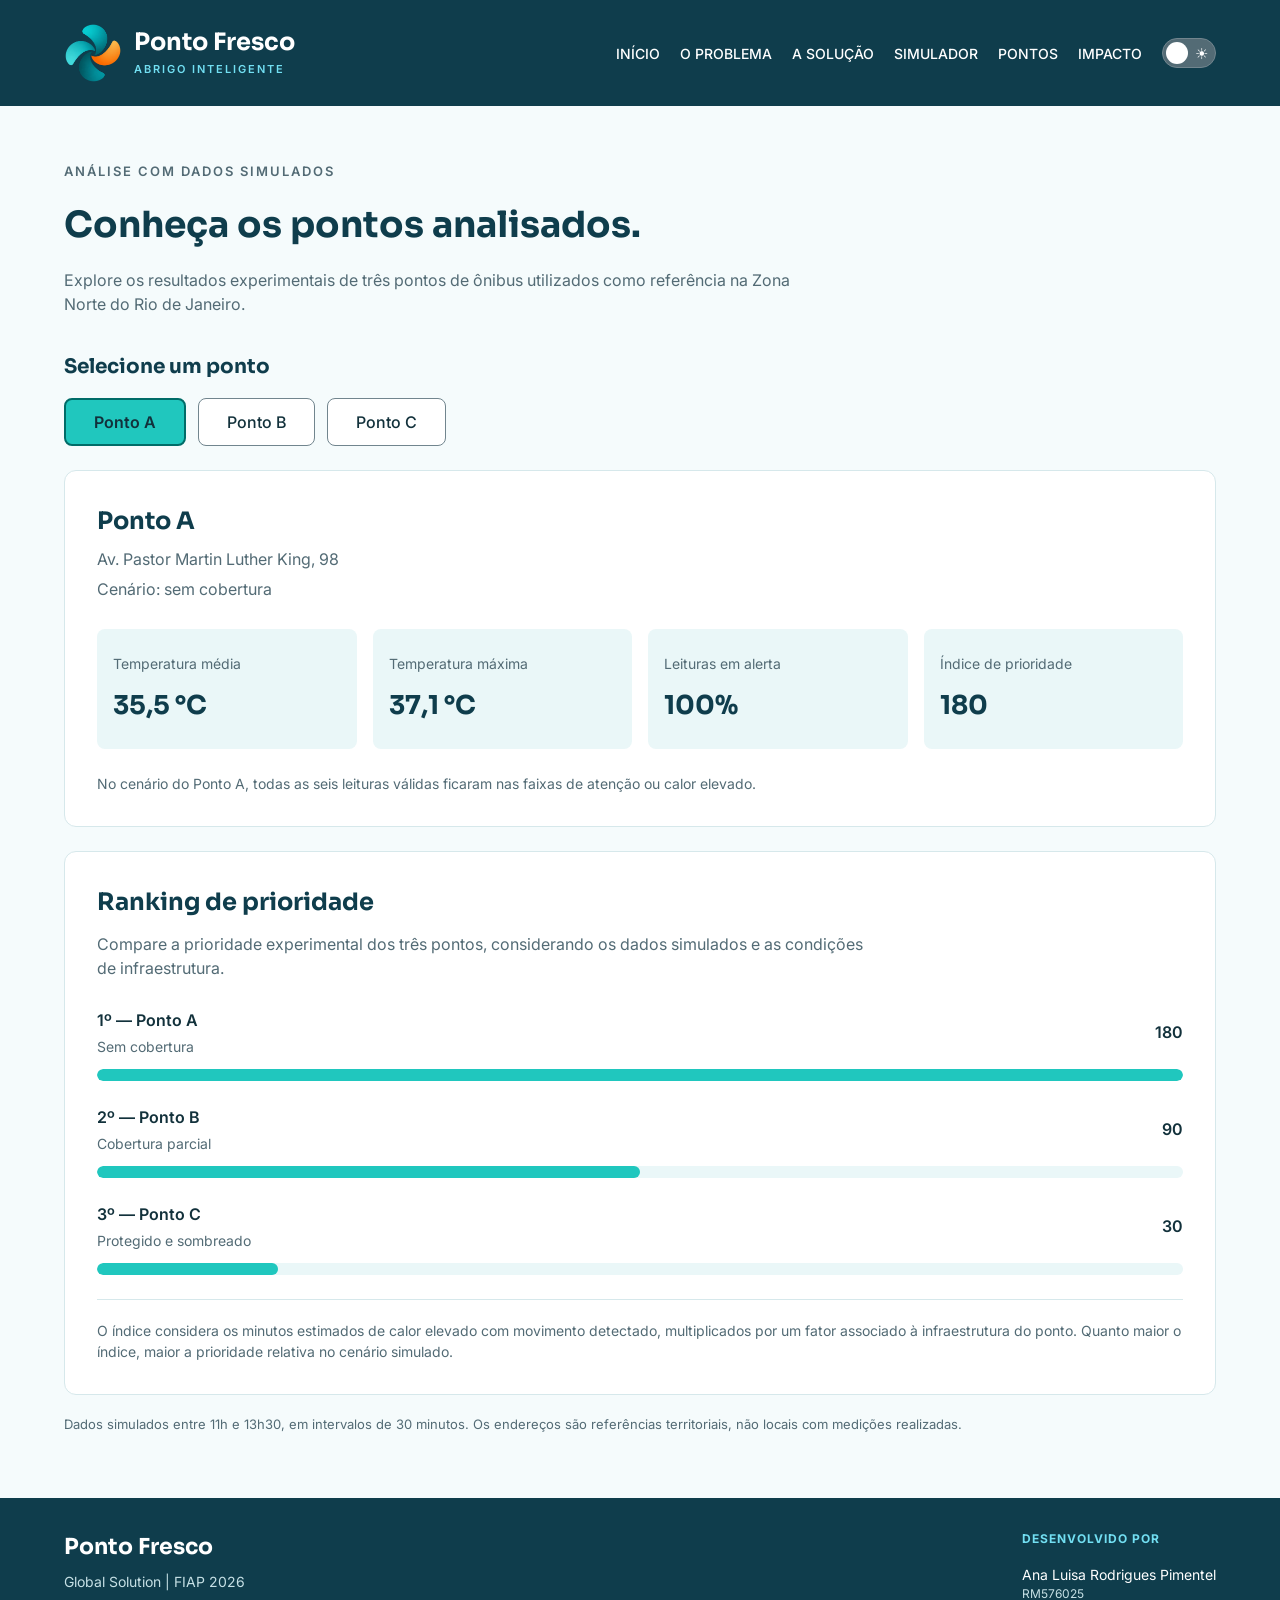
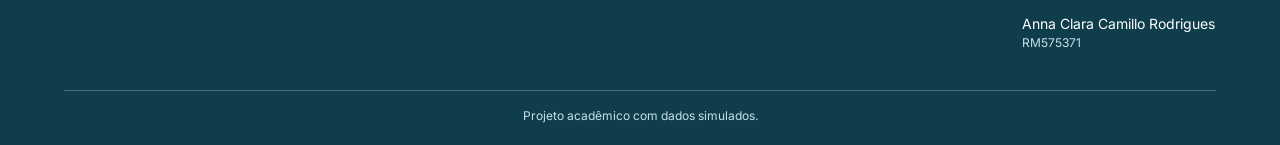
==== commit 22171f05: "Implementado o modo claro e escuro nas páginas" ====
--- a/frontend-webdev/html/pontos.html
+++ b/frontend-webdev/html/pontos.html
@@ -37,6 +37,19 @@
             <li><a href="simulador.html">SIMULADOR</a></li>
             <li><a href="pontos.html">PONTOS</a></li>
             <li><a href="resultados.html">IMPACTO</a></li>
+            <li>
+              <button
+                type="button"
+                id="botao-tema"
+                class="botao-tema"
+                aria-label="Ativar modo escuro"
+                aria-pressed="false"
+              >
+                <span class="icone-sol" aria-hidden="true">☀</span>
+                <span class="icone-lua" aria-hidden="true">☾</span>
+                <span class="circulo-tema" aria-hidden="true"></span>
+              </button>
+            </li>
           </ul>
         </nav>
       </div>
@@ -242,5 +255,6 @@
     </footer>
 
     <script src="../js/pontos.js"></script>
+    <script src="../js/tema.js"></script>
   </body>
 </html>
--- a/frontend-webdev/css/style.css
+++ b/frontend-webdev/css/style.css
@@ -81,16 +81,25 @@
 }
 
 nav ul {
-  display: flex;
-  flex-wrap: wrap;
-  gap: 24px;
-  list-style: none;
+    display: flex;
+    align-items: center;
+    flex-wrap: wrap;
+    gap: 20px;
+    list-style: none;
+}
+
+nav ul li {
+    display: flex;
+    align-items: center;
 }
 
 nav a {
-  color: #ffffff;
-  font-size: 14px;
-  font-weight: 500;
+    display: flex;
+    align-items: center;
+    min-height: 30px;
+    color: #FFFFFF;
+    font-size: 14px;
+    font-weight: 500;
 }
 
 nav a:hover {
@@ -105,6 +114,72 @@
 header a:focus-visible {
   outline-color: #72dff2;
 }
+
+/* BOTÃO CLARO E ESCURO */
+
+.botao-tema {
+    position: relative;
+    display: block;
+    width: 54px;
+    height: 30px;
+    padding: 0;
+    border: 1px solid #71858E;
+    border-radius: 30px;
+    background-color: #536B75;
+    cursor: pointer;
+}
+
+/* CÍRCULO DO SELETOR */
+
+.circulo-tema {
+    position: absolute;
+    top: 3px;
+    left: 3px;
+    width: 22px;
+    height: 22px;
+    background-color: #FFFFFF;
+    border-radius: 50%;
+    z-index: 1;
+    transition: transform 0.2s;
+}
+
+/* ÍCONES DE SOL E LUA */
+
+.icone-sol,
+.icone-lua {
+    position: absolute;
+    top: 50%;
+    transform: translateY(-50%);
+    color: #FFFFFF;
+    font-size: 15px;
+    line-height: 1;
+}
+
+.icone-sol {
+    right: 7px;
+}
+
+.icone-lua {
+    left: 7px;
+}
+
+/* BOTÃO NO MODO ESCURO */
+
+body.tema-escuro .botao-tema {
+    background-color: #091E26;
+}
+
+body.tema-escuro .circulo-tema {
+    transform: translateX(24px);
+}
+
+/* NAVEGAÇÃO POR TECLADO */
+
+.botao-tema:focus-visible {
+    outline: 3px solid #72DFF2;
+    outline-offset: 3px;
+}
+
 
 /* HERO */
 
@@ -1097,6 +1172,146 @@
   max-width: none;
 }
 
+/* PÁGINA DE RESULTADOS */
+
+main section.pagina-resultados {
+  background-color: #f5fbfc;
+  padding: 56px 0 64px;
+}
+
+/* INTRODUÇÃO */
+
+.resultados-introducao {
+  margin-bottom: 32px;
+}
+
+.resultados-etiqueta {
+  color: #006c68;
+  font-size: 13px;
+  font-weight: 600;
+  letter-spacing: 2px;
+  margin-bottom: 16px;
+}
+
+.resultados-introducao h1 {
+  font-family: "Sora", sans-serif;
+  color: #0f3d4c;
+  font-size: 36px;
+  margin-bottom: 16px;
+}
+
+.resultados-introducao p {
+  color: #536b75;
+  max-width: 750px;
+}
+
+/* INDICADORES */
+
+.resultados-resumo {
+  display: grid;
+  grid-template-columns: repeat(3, 1fr);
+  gap: 20px;
+}
+
+.resultado-indicador {
+  background-color: #ffffff;
+  border: 1px solid #d6e8eb;
+  border-radius: 12px;
+  padding: 28px;
+}
+
+.resultado-indicador span {
+  display: block;
+  color: #536b75;
+  font-size: 14px;
+  margin-bottom: 16px;
+}
+
+.resultado-indicador strong {
+  display: block;
+  font-family: "Sora", sans-serif;
+  font-size: 40px;
+  color: #006c68;
+  margin-bottom: 12px;
+}
+
+.resultado-indicador p {
+  color: #536b75;
+  font-size: 14px;
+}
+
+/* GRÁFICOS */
+
+.resultados-grafico {
+    background-color: #FFFFFF;
+    border: 1px solid #D6E8EB;
+    border-radius: 12px;
+    padding: 24px;
+    margin-top: 24px;
+}
+
+.resultados-grafico h2 {
+  font-size: 24px;
+  margin-bottom: 12px;
+}
+
+.resultados-grafico p {
+  color: #536b75;
+  margin-bottom: 24px;
+  max-width: none;
+}
+
+.resultados-grafico img {
+    display: block;
+    width: 100%;
+    max-width: 760px;
+    height: auto;
+    margin: 0 auto;
+}
+
+.resultados-grafico figcaption {
+  color: #536b75;
+  font-size: 13px;
+  text-align: center;
+  margin-top: 16px;
+}
+
+.resultados-grafico figure {
+    margin: 0;
+}
+
+/* CONCLUSÃO */
+
+.resultados-conclusao {
+  margin-top: 24px;
+  padding: 32px;
+  background-color: #eaf7f8;
+  border-radius: 12px;
+}
+
+.resultados-conclusao h2 {
+  font-size: 24px;
+  margin-bottom: 16px;
+}
+
+.resultados-conclusao p {
+  color: #536b75;
+  margin-bottom: 16px;
+}
+
+.resultados-conclusao .botao-principal {
+  margin-top: 12px;
+}
+
+/* OBSERVAÇÃO FINAL */
+
+.resultados-aviso {
+  color: #536b75;
+  font-size: 13px;
+  max-width: none;
+  margin-top: 24px;
+}
+
 /* RODAPÉ */
 
 footer {
@@ -1171,6 +1386,7 @@
   }
 
   nav ul {
+    align-items: center;
     gap: 12px 20px;
   }
 
@@ -1363,3 +1579,296 @@
     font-size: 22px;
   }
 }
+
+/* RESULTADOS EM TELAS MENORES */
+
+@media (max-width: 768px) {
+  main section.pagina-resultados {
+    padding: 48px 0;
+  }
+
+  .resultados-introducao h1 {
+    font-size: 28px;
+  }
+
+  .resultados-resumo {
+    grid-template-columns: 1fr;
+    gap: 12px;
+  }
+
+  .resultado-indicador {
+    padding: 24px;
+  }
+
+  .resultado-indicador strong {
+    font-size: 32px;
+  }
+
+  .resultados-grafico {
+    padding: 20px;
+  }
+
+  .resultados-grafico h2,
+  .resultados-conclusao h2 {
+    font-size: 22px;
+  }
+
+  .resultados-conclusao {
+    padding: 24px;
+  }
+}
+
+/* =====================================
+   MODO ESCURO - PONTO FRESCO
+===================================== */
+
+/* FUNDOS PRINCIPAIS */
+
+body.tema-escuro,
+body.tema-escuro main {
+    background-color: #091E26;
+    color: #F5FBFC;
+}
+
+/* SEÇÕES COM FUNDO ALTERNADO */
+
+body.tema-escuro .hero,
+body.tema-escuro #solucao,
+body.tema-escuro #comparador {
+    background-color: #0F303B;
+}
+
+body.tema-escuro #problema,
+body.tema-escuro #simulador,
+body.tema-escuro #impacto,
+body.tema-escuro main section.pagina-simulador,
+body.tema-escuro main section.pagina-pontos,
+body.tema-escuro main section.pagina-resultados {
+    background-color: #091E26;
+}
+
+/* TÍTULOS E TEXTOS */
+
+body.tema-escuro main h1,
+body.tema-escuro main h2,
+body.tema-escuro main h3 {
+    color: #F5FBFC;
+}
+
+body.tema-escuro main p,
+body.tema-escuro main span {
+    color: #C6E0E5;
+}
+
+body.tema-escuro main strong {
+    color: #F5FBFC;
+}
+
+/* ETIQUETAS DAS SEÇÕES */
+
+body.tema-escuro .hero-etiqueta,
+body.tema-escuro .problema-etiqueta,
+body.tema-escuro .solucao-etiqueta,
+body.tema-escuro .simulador-etiqueta,
+body.tema-escuro .pontos-etiqueta,
+body.tema-escuro .impacto-etiqueta,
+body.tema-escuro .simulador-pagina-etiqueta,
+body.tema-escuro .analise-etiqueta,
+body.tema-escuro .resultados-etiqueta {
+    color: #72DFF2;
+}
+
+/* CARTÕES E PAINÉIS */
+
+body.tema-escuro .problema-card,
+body.tema-escuro .solucao-card,
+body.tema-escuro .simulador-previa,
+body.tema-escuro .pontos-previa,
+body.tema-escuro .impacto-indicador,
+body.tema-escuro .simulador-painel,
+body.tema-escuro .painel-ponto,
+body.tema-escuro .ranking-pontos,
+body.tema-escuro .resultado-indicador,
+body.tema-escuro .resultados-grafico {
+    background-color: #153744;
+    border-color: #355A66;
+}
+
+/* ÁREAS DE DESTAQUE */
+
+body.tema-escuro .indicador-ponto,
+body.tema-escuro .ponto-letra,
+body.tema-escuro .simulador-status,
+body.tema-escuro .hero-destaques li,
+body.tema-escuro .resultados-conclusao {
+    background-color: #214754;
+    border-color: #416773;
+}
+
+body.tema-escuro .hero-destaques li,
+body.tema-escuro .ponto-letra {
+    color: #F5FBFC;
+}
+
+/* INDICADORES NUMÉRICOS */
+
+body.tema-escuro .impacto-numero,
+body.tema-escuro .resultado-indicador strong,
+body.tema-escuro .indicador-ponto strong {
+    color: #72DFF2;
+}
+
+/* BOTÕES PRINCIPAIS */
+
+body.tema-escuro .botao-principal,
+body.tema-escuro .simulador-botao {
+    background-color: #20C7BE;
+    color: #12313B;
+}
+
+body.tema-escuro .botao-principal:hover,
+body.tema-escuro .simulador-botao:hover {
+    background-color: #72DFF2;
+}
+
+/* CAMPOS DO SIMULADOR */
+
+body.tema-escuro .campo-simulador label,
+body.tema-escuro .grupo-movimento legend {
+    color: #F5FBFC;
+}
+
+body.tema-escuro .campo-simulador input[type="number"] {
+    background-color: #0F303B;
+    color: #FFFFFF;
+    border-color: #71858E;
+}
+
+body.tema-escuro .campo-simulador input::placeholder {
+    color: #C6E0E5;
+}
+
+/* OPÇÕES SIM E NÃO */
+
+body.tema-escuro .opcao-movimento span {
+    background-color: #153744;
+    color: #FFFFFF;
+    border-color: #71858E;
+}
+
+body.tema-escuro .opcao-movimento:hover span {
+    background-color: #214754;
+}
+
+body.tema-escuro .opcao-movimento input:checked + span,
+body.tema-escuro .opcao-movimento input:checked + span:hover {
+    background-color: #20C7BE;
+    color: #12313B;
+    border-color: #006C68;
+}
+
+/* BOTÕES DOS PONTOS */
+
+body.tema-escuro .botao-ponto {
+    background-color: #153744;
+    color: #FFFFFF;
+    border-color: #71858E;
+}
+
+body.tema-escuro .botao-ponto:hover {
+    background-color: #214754;
+}
+
+body.tema-escuro .botao-ponto.ativo,
+body.tema-escuro .botao-ponto.ativo:hover {
+    background-color: #20C7BE;
+    color: #12313B;
+    border-color: #006C68;
+}
+
+/* LINHAS DIVISÓRIAS */
+
+body.tema-escuro .simulador-dado,
+body.tema-escuro .simulador-linha,
+body.tema-escuro .ponto-linha,
+body.tema-escuro .ranking-explicacao,
+body.tema-escuro .impacto-indicador .impacto-aviso {
+    border-color: #355A66;
+}
+
+/* BARRAS DO RANKING */
+
+body.tema-escuro .ranking-trilha {
+    background-color: #315561;
+}
+
+/* ERROS DO FORMULÁRIO */
+
+body.tema-escuro .campo-simulador input.campo-erro {
+    background-color: #432A30;
+    border-color: #F46B5B;
+}
+
+body.tema-escuro .simulador-erro,
+body.tema-escuro .grupo-movimento.campo-erro legend {
+    color: #FFB3B1;
+}
+
+body.tema-escuro .grupo-movimento.campo-erro
+.opcao-movimento span {
+    border-color: #FFB3B1;
+}
+
+/* GRÁFICOS DE MATEMÁTICA */
+
+body.tema-escuro .resultados-grafico img {
+    background-color: #FFFFFF;
+    border-radius: 8px;
+    padding: 8px;
+}
+
+/* ESTADOS DO SIMULADOR NO MODO ESCURO */
+
+/* NORMAL */
+
+body.tema-escuro .simulador-status.status-normal {
+    background-color: #173E36;
+    border-left: 4px solid #20C7BE;
+}
+
+body.tema-escuro .simulador-status.status-normal strong {
+    color: #86E0C0;
+}
+
+/* ATENÇÃO */
+
+body.tema-escuro .simulador-status.status-atencao {
+    background-color: #49351D;
+    border-left: 4px solid #FF9B54;
+}
+
+body.tema-escuro .simulador-status.status-atencao strong {
+    color: #FFD18B;
+}
+
+/* CALOR ELEVADO */
+
+body.tema-escuro .simulador-status.status-calor {
+    background-color: #4B292F;
+    border-left: 4px solid #F46B5B;
+}
+
+body.tema-escuro .simulador-status.status-calor strong {
+    color: #FFB3B1;
+}
+
+/* SEM MOVIMENTO */
+
+body.tema-escuro .simulador-status.status-sem-movimento {
+    background-color: #214754;
+    border-left: 4px solid #72DFF2;
+}
+
+body.tema-escuro .simulador-status.status-sem-movimento strong {
+    color: #F5FBFC;
+}
